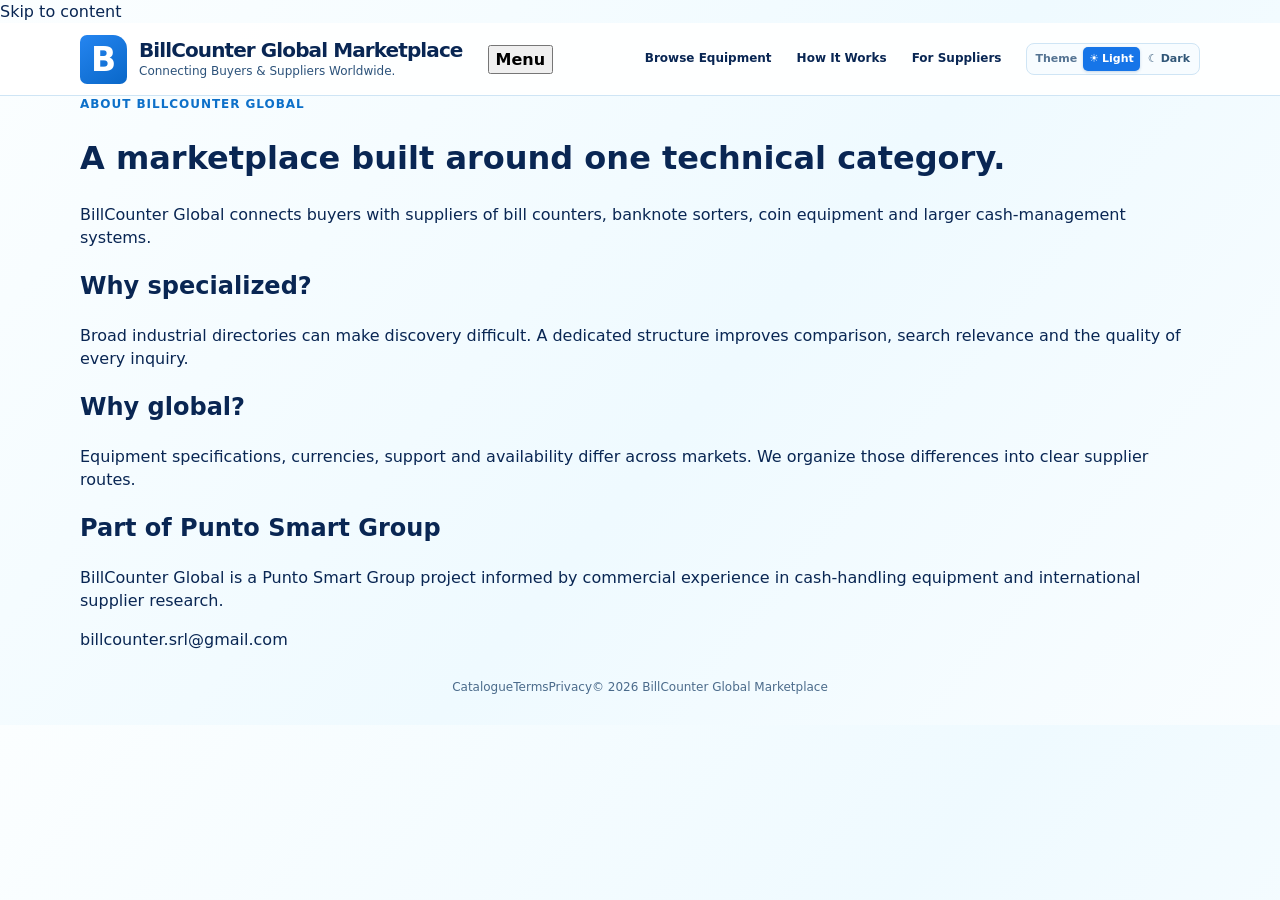
==== about.html @ 8d2b4b6e "Complete marketplace MVP: add about.html" ====
<!doctype html><html lang="en"><head><meta charset="utf-8"><meta name="viewport" content="width=device-width, initial-scale=1"><meta name="description" content="About BillCounter Global Marketplace and its focus on cash-handling technology."><meta name="theme-color" content="#f5fbff"><link rel="canonical" href="https://www.billcounterglobal.com/about.html"><title>About | BillCounter Global Marketplace</title><link rel="icon" href="favicon.svg" type="image/svg+xml"><link rel="stylesheet" href="styles.css"></head><body>
<a class="skip-link" href="#main-content">Skip to content</a><header class="site-header"><div class="shell header-inner"><a class="brand" href="index.html"><span class="brand-mark">B</span><span class="brand-copy"><strong>BillCounter Global Marketplace</strong><small>Connecting Buyers &amp; Suppliers Worldwide.</small></span></a><button class="menu-toggle" type="button" aria-expanded="false" aria-controls="primary-nav"><span></span><span></span><span></span><b>Menu</b></button><nav class="main-nav" id="primary-nav"><a href="catalog.html">Browse Equipment</a><a href="how-it-works.html">How It Works</a><a href="supplier-onboarding.html">For Suppliers</a></nav></div></header>
<main class="content-page shell" id="main-content"><div class="content-hero"><p class="eyebrow">About BillCounter Global</p><h1>A marketplace built around one technical category.</h1><p>BillCounter Global connects buyers with suppliers of bill counters, banknote sorters, coin equipment and larger cash-management systems.</p></div><section class="content-section split-section"><div><h2>Why specialized?</h2><p>Broad industrial directories can make discovery difficult. A dedicated structure improves comparison, search relevance and the quality of every inquiry.</p></div><div><h2>Why global?</h2><p>Equipment specifications, currencies, support and availability differ across markets. We organize those differences into clear supplier routes.</p></div></section><section class="content-section boundary-card"><h2>Part of Punto Smart Group</h2><p>BillCounter Global is a Punto Smart Group project informed by commercial experience in cash-handling equipment and international supplier research.</p><a href="mailto:billcounter.srl@gmail.com">billcounter.srl@gmail.com</a></section></main>
<footer class="site-footer simple-footer"><div class="shell footer-bottom"><a href="catalog.html">Catalogue</a><a href="terms.html">Terms</a><a href="privacy.html">Privacy</a><span>© 2026 BillCounter Global Marketplace</span></div></footer><script src="theme.js"></script></body></html>
---- styles.css ----
:root{--ink:#092653;--blue:#1675e8;--cyan:#7edcff;--pale:#eefaff;--line:#cfe5f5;--muted:#496789;--orange:#fa7110;--shell:1180px}
*{box-sizing:border-box}
html{scroll-behavior:smooth}
body{margin:0;background:linear-gradient(130deg,#fbfeff 0%,#effaff 55%,#f9fdff 100%);color:var(--ink);font:16px/1.45 Inter,ui-sans-serif,system-ui,-apple-system,BlinkMacSystemFont,"Segoe UI",sans-serif}
.shell{width:min(var(--shell),calc(100% - 48px));margin:auto}
a{color:inherit;text-decoration:none}
button,input,select{font:inherit}
.site-header{position:relative;z-index:20;background:rgba(255,255,255,.94);border-bottom:1px solid var(--line)}
.header-inner{display:flex;align-items:center;gap:34px;min-height:83px}
.brand{display:flex;align-items:center;gap:12px;white-space:nowrap}
.brand-mark{display:grid;place-items:center;width:52px;height:54px;background:linear-gradient(145deg,#2585f0,#0967c8);color:#fff;border-radius:7px 14px 7px 7px;font-size:38px;font-weight:850;line-height:1}
.brand-copy{display:flex;flex-direction:column;line-height:1.05}
.brand-copy strong{font-size:22px;letter-spacing:-.045em}
.brand-copy small{margin-top:5px;font-size:13px;color:#2c527a}
.main-nav{display:flex;gap:30px;margin-left:auto;font-weight:760;font-size:13px}
.main-nav a:hover{color:var(--blue)}
.header-tools{position:relative;display:flex;align-items:center;gap:4px}
.icon-control{display:grid;place-items:center;width:30px;height:34px;padding:0;border:0;border-radius:6px;background:transparent;color:#092653;cursor:pointer}
.icon-control:hover{background:#eaf7ff;color:#0870d9}
.icon-control svg{width:21px;height:21px;fill:none;stroke:currentColor;stroke-width:1.8;stroke-linecap:round;stroke-linejoin:round}
.theme-control{display:flex;align-items:center;gap:2px;padding:3px;border:1px solid var(--line);border-radius:8px;background:#f7fcff;color:#315778;font-size:11px;font-weight:760}
.theme-label{padding:0 4px 0 5px;color:#547392}
.theme-control button{display:flex;align-items:center;gap:3px;padding:4px 6px;border:0;border-radius:5px;background:transparent;color:inherit;font:inherit;cursor:pointer}
.theme-control button:hover{background:#e5f5ff}
.theme-control button.is-active{background:#1675e8;color:#fff;box-shadow:0 1px 3px rgba(5,72,145,.22)}
.tool-popover{position:absolute;right:0;top:42px;z-index:35;display:grid;min-width:176px;padding:10px;border:1px solid #cde4f4;border-radius:9px;background:#fff;box-shadow:0 15px 32px rgba(13,82,134,.17)}
.tool-popover strong{padding:2px 4px 7px;color:#235073;font-size:12px}
.tool-popover span{display:flex;justify-content:space-between;gap:14px;padding:7px 4px;color:#264c72;font-size:13px}
.tool-popover b{color:#0b76da;font-size:11px}
.tool-popover em{color:#7188a0;font-size:11px;font-style:normal}
.tool-notice{position:absolute;right:0;top:42px;z-index:36;width:240px;margin:0;padding:10px 12px;border:1px solid #cde4f4;border-radius:8px;background:#fff;color:#315d84;box-shadow:0 15px 32px rgba(13,82,134,.17);font-size:12px;line-height:1.35}
.header-icons{position:relative;display:flex;gap:8px}
.icon-button{display:grid;place-items:center;width:28px;height:30px;border:0;background:transparent;color:var(--ink);font-size:25px;cursor:pointer}
.person-icon{font-size:24px;transform:rotate(180deg)}
.popover{position:absolute;right:0;top:42px;display:grid;min-width:126px;padding:8px;background:#fff;border:1px solid var(--line);border-radius:10px;box-shadow:0 15px 35px rgba(8,68,121,.14)}
.popover a{padding:7px 8px;font-size:13px;border-radius:6px}
.popover a:hover{background:#edf8ff}
.showcase{position:relative;overflow:hidden;padding:34px 0 0;background:linear-gradient(145deg,#e8f8ff 0%,#f9fdff 51%,#eaf9ff 100%)}
.showcase:after{content:"";position:absolute;inset:auto -15% 0;height:260px;background:radial-gradient(ellipse at center,rgba(105,215,255,.25),transparent 66%);pointer-events:none}
.search-bar{position:relative;z-index:3;display:grid;grid-template-columns:1fr 240px 72px;max-width:1020px;margin:0 auto;background:#fff;border:1px solid #d4e9f7;border-radius:11px;overflow:hidden;box-shadow:0 13px 25px rgba(13,98,158,.13)}
.search-input{display:flex;gap:15px;align-items:center;padding:0 22px;font-size:27px;color:#335a80}
.search-input input{width:100%;padding:19px 0;border:0;outline:0;background:transparent;color:var(--ink);font-size:17px}
.search-input input::placeholder{color:#6e829b}
.search-select{border-left:1px solid #d5e7f4}
.search-select select{width:100%;height:100%;padding:0 24px;border:0;outline:0;background:#fff;color:#1f3f68;font-size:16px}
.search-submit{border:0;background:#0870d9;color:#fff;font-size:31px;cursor:pointer}
.search-feedback{min-height:0;max-width:1020px;margin:8px auto 0;color:#1e669d;font-size:13px;font-weight:700}
.world-grid{position:absolute;left:50%;top:104px;width:930px;height:310px;transform:translateX(-50%);background-image:radial-gradient(rgba(53,163,220,.3) 1.1px,transparent 1.1px);background-size:7px 7px;opacity:.45;mask-image:radial-gradient(ellipse at center,#000 20%,transparent 71%)}
.platform-wrap{position:relative;z-index:2;margin:18px auto 0;width:min(1110px,100%);padding-top:78px}
.machine-stage{height:282px;display:flex;align-items:end;justify-content:center;gap:75px;padding:0 120px;position:relative;z-index:2}
.machine-link{display:block;position:relative;transition:transform .2s;cursor:pointer}
.machine-link:hover{transform:translateY(-11px)}
.machine-link:hover:after{content:"Explore category →";position:absolute;left:50%;bottom:-27px;transform:translateX(-50%);color:#0d6fcf;font-size:12px;font-weight:800;white-space:nowrap}
.machine{display:block;position:relative;background:linear-gradient(142deg,#687984,#253443 57%,#101f2e);box-shadow:15px 17px 24px rgba(25,59,80,.25);border:2px solid rgba(255,255,255,.75)}
.machine i{display:block;position:absolute;background:#0b253e;border:2px solid #82d4f8;box-shadow:inset 0 0 9px #1495e3}
.machine b{position:absolute;display:block;background:linear-gradient(#1e2d3c,#070f18);border-radius:3px}
.machine em{position:absolute;display:block;background:linear-gradient(135deg,#95a5b0,#354858);font-style:normal}
.machine-counter,.machine-sorter{width:155px;height:180px;border-radius:18px 18px 7px 7px}
.machine-counter:before,.machine-sorter:before{content:"";position:absolute;inset:66px 15px 13px;background:repeating-linear-gradient(90deg,#111c27 0 21px,#bbc9cf 22px 31px);border-radius:3px}
.machine-counter i,.machine-sorter i{left:25px;top:29px;width:101px;height:31px}
.machine-counter b,.machine-sorter b{left:22px;bottom:18px;width:28px;height:43px}
.machine-counter em,.machine-sorter em{right:21px;bottom:17px;width:26px;height:45px}
.machine-sorter{width:165px;height:175px}
.machine-sorter:before{background:repeating-linear-gradient(90deg,#101c27 0 20px,#b5c4cb 21px 29px)}
.machine-coin{width:115px;height:143px;border-radius:48% 48% 17px 17px}
.machine-coin:before{content:"";position:absolute;left:15px;right:15px;top:-22px;height:45px;border-radius:50%;background:linear-gradient(#576675,#111e2c);border:3px solid #9aacb8}
.machine-coin i{left:20px;top:38px;width:74px;height:26px}
.machine-coin b{left:13px;bottom:9px;width:18px;height:43px}
.machine-coin em{right:13px;bottom:9px;width:18px;height:43px}
.machine-cash{width:145px;height:224px;border-radius:6px}
.machine-cash:before{content:"";position:absolute;right:18px;top:64px;width:43px;height:73px;background:#0b1620;border-radius:4px}
.machine-cash i{right:24px;top:31px;width:32px;height:20px}
.machine-cash b{right:30px;top:98px;width:21px;height:13px}
.machine-cash em{left:15px;bottom:16px;width:20px;height:4px}
.category-dock{position:relative;z-index:3;display:grid;grid-template-columns:repeat(4,1fr);min-height:108px;border:1px solid #d1e7f4;border-radius:50% 50% 9px 9px / 34% 34% 8px 8px;background:linear-gradient(180deg,#fff,#e9f8ff);overflow:hidden;box-shadow:0 9px 18px rgba(15,122,180,.1)}
.category-dock a{display:grid;grid-template-columns:37px 1fr 15px;gap:8px;align-items:center;padding:18px 22px;border-right:1px solid #cee4f2;font-size:14px;font-weight:780;line-height:1.17;transition:.2s}
.category-dock a:last-child{border-right:0}
.category-dock a:hover{background:#ddf5ff;color:#096dc7}
.dock-icon{font-size:28px;color:#0b72e3}
.category-dock b{font-size:27px;color:#0b6fd4;font-weight:400}
.intro{padding:50px 0 30px;text-align:center}
.intro h1{margin:0;color:#09275a;font-size:clamp(39px,5vw,62px);line-height:1.08;letter-spacing:-.055em}
.intro p{max-width:1000px;margin:26px auto 0;padding:18px 28px;border:1px solid #cbe6f5;border-radius:9px;background:rgba(255,255,255,.5);color:#274c74;font-size:18px;text-align:left}
.markets,.trust{padding-top:22px}
.markets h2,.trust h2{margin:0 0 16px;font-size:22px;letter-spacing:-.035em}
.market-buttons{display:flex;flex-wrap:wrap;gap:10px}
.market-buttons a,.market-buttons button{display:inline-flex;align-items:center;justify-content:center;gap:8px;min-height:46px;padding:0 17px;border:1px solid #c9e0f1;border-radius:7px;background:#fff;color:#17395f;font-size:14px;font-weight:760;cursor:pointer}
.market-buttons a:hover,.market-buttons button:hover{border-color:#62bde9;background:#eefaff}
.market-buttons span{font-size:20px}
.market-dropdown{margin-top:12px;padding:16px 18px;border:1px solid #cce5f4;border-radius:9px;background:#fff;box-shadow:0 10px 20px rgba(18,95,153,.08);color:#24496f}
.market-dropdown strong{font-size:14px}
.supplier-pills,.country-list>div{display:flex;flex-wrap:wrap;gap:8px;margin-top:10px}
.supplier-pills span,.country-list span{padding:5px 9px;border-radius:99px;background:#effaff;color:#246094;font-size:12px;font-weight:700}
.trust{padding-bottom:24px}
.trust-grid{display:grid;grid-template-columns:repeat(4,1fr);gap:16px}
.trust-grid article{min-height:203px;padding:20px 15px;border:1px solid #cde5f4;border-radius:10px;background:#fff;text-align:center}
.medal{display:grid;place-items:center;margin:0 auto 12px;width:70px;height:70px;border-radius:50%;font-size:34px;font-weight:900}
.verified{color:#fff;background:linear-gradient(140deg,#32bef2,#1670e6);clip-path:polygon(50% 0,91% 14%,91% 57%,50% 100%,9% 57%,9% 14%)}
.silver{color:#fff;background:radial-gradient(circle at 35% 30%,#fff,#b4becb 42%,#7d8999 70%)}
.gold{color:#fff;background:radial-gradient(circle at 35% 30%,#fff5c3,#f7b839 45%,#bd7911 74%)}
.top{color:#fff;background:radial-gradient(circle at 35% 30%,#e1baff,#8b39dd 54%,#5620a6 78%);clip-path:polygon(50% 0,94% 15%,86% 82%,50% 100%,14% 82%,6% 15%)}
.trust-grid h3{margin:0;font-size:17px;letter-spacing:-.035em}
.trust-grid p{margin:7px 0 0;color:#496789;font-size:13px}
.service-points{display:grid;grid-template-columns:repeat(3,1fr);gap:0;margin-top:31px}
.service-points>div{display:flex;align-items:center;gap:16px;padding:0 22px;border-right:1px solid #cfe5f2}
.service-points>div:last-child{border-right:0}
.service-points span{font-size:50px;color:#0777e8}
.service-points p{margin:0;color:#496789;font-size:13px}
.service-points strong{display:block;color:#10365e;font-size:16px;margin-bottom:4px}
.partner{display:grid;grid-template-columns:94px 1fr auto;gap:20px 25px;align-items:center;margin-top:24px;padding:24px;border:1px solid #bfe0f5;border-radius:11px;background:linear-gradient(115deg,#f7fcff,#e3f5ff)}
.partner-symbol{font-size:76px;color:#0780e9}
.partner h2{margin:0;font-size:25px;letter-spacing:-.045em}
.partner p{margin:6px 0 0;color:#3f6285;max-width:530px}
.partner-button{display:flex;align-items:center;gap:20px;padding:16px 24px;border-radius:8px;background:linear-gradient(100deg,#fb7917,#ff5d08);color:#fff;font-weight:850;white-space:nowrap;box-shadow:0 8px 15px rgba(255,108,11,.22)}
.partner-button span{font-size:27px;line-height:0}
.partner ul{grid-column:2/4;display:flex;flex-wrap:wrap;gap:13px 25px;margin:0;padding:0;list-style:none;color:#356084;font-size:13px}
.partner li:before{content:"✓";display:inline-grid;place-items:center;width:18px;height:18px;margin-right:6px;border-radius:50%;background:#0d79e7;color:#fff;font-size:12px}
.site-footer{padding:28px 20px;color:#4b6b8b;font-size:12px;text-align:center}
.popover button{padding:7px 8px;border:0;border-radius:6px;background:transparent;color:var(--ink);font-size:13px;text-align:left;cursor:pointer}
.popover button:hover{background:#edf8ff}
.partner-button{border:0;cursor:pointer;font:inherit}
.supplier-form{grid-column:1/-1;display:grid;grid-template-columns:1fr 1fr 180px auto;gap:11px;padding:16px;border:1px solid #c7e2f2;border-radius:9px;background:#fff}
.supplier-form label{display:grid;gap:5px;color:#315779;font-size:12px;font-weight:760}
.supplier-form input,.supplier-form select{min-height:39px;padding:0 10px;border:1px solid #cbdfee;border-radius:6px;background:#fff;color:var(--ink)}
.supplier-form button{align-self:end;min-height:39px;padding:0 14px;border:0;border-radius:6px;background:#0870d9;color:#fff;font-weight:800;cursor:pointer}
.supplier-form p{grid-column:1/-1;margin:0;color:#1871a9;font-size:13px;font-weight:700}
@media(max-width:1320px) and (min-width:621px){
  :root{--shell:1120px}
  .shell{width:min(var(--shell),calc(100% - 34px))}
  .header-inner{min-height:72px;gap:25px}
  .brand-mark{width:47px;height:49px;font-size:33px}
  .brand-copy strong{font-size:20px}
  .brand-copy small{font-size:12px;margin-top:4px}
  .main-nav{gap:25px;font-size:12px}
  .icon-button{width:25px;height:27px;font-size:22px}
  .search-bar{max-width:950px;grid-template-columns:1fr 220px 64px}
  .search-input input{padding:16px 0;font-size:16px}
  .search-input{font-size:24px}
  .search-submit{font-size:27px}
  .platform-wrap{width:min(1010px,100%);padding-top:59px}
  .machine-stage{height:249px;gap:57px;padding:0 97px}
  .machine-counter{width:137px;height:159px}
  .machine-sorter{width:146px;height:155px}
  .machine-coin{width:102px;height:127px}
  .machine-cash{width:129px;height:199px}
  .category-dock{min-height:93px}
  .category-dock a{padding:15px 18px;font-size:13px}
  .dock-icon{font-size:25px}
  .intro{padding:40px 0 24px}
  .intro h1{font-size:clamp(37px,4.5vw,52px)}
  .intro p{max-width:930px;margin-top:20px;padding:16px 23px;font-size:16px}
  .markets,.trust{padding-top:18px}
  .trust-grid article{min-height:184px;padding:17px 12px}
  .medal{width:63px;height:63px;font-size:31px}
  .service-points{margin-top:25px}
  .service-points span{font-size:42px}
  .partner{margin-top:19px;padding:20px}
  .partner h2{font-size:23px}
  .partner-symbol{font-size:65px}
  .supplier-form{grid-template-columns:1fr 1fr 170px auto}
}
@media(max-width:850px){.header-inner{gap:15px}
.main-nav{display:none}
.header-icons,.header-tools{margin-left:auto}
.machine-stage{gap:22px;padding:0 42px}
.category-dock a{padding:16px 10px}
.partner{grid-template-columns:64px 1fr}
.partner ul{grid-column:1/-1}
.partner-button{grid-column:2}
.service-points>div{padding:0 12px}
.service-points span{font-size:39px}
}
@media(max-width:620px){.shell{width:min(100% - 26px,var(--shell))}
.header-inner{min-height:70px}
.brand-mark{width:42px;height:44px;font-size:31px}
.brand-copy strong{font-size:17px}
.brand-copy small{font-size:10px}
.theme-label,.theme-control button span{display:none}
.theme-control{gap:1px;padding:2px}
.theme-control button{padding:4px 6px;font-size:15px}
.header-icons{gap:2px}
.icon-button{font-size:21px}
.showcase{padding-top:19px}
.search-bar{grid-template-columns:1fr 53px}
.search-select{display:none}
.search-input{padding:0 14px;font-size:22px}
.search-input input{font-size:14px;padding:15px 0}
.machine-stage{height:198px;gap:8px;padding:0 15px}
.machine-counter,.machine-sorter{width:86px;height:106px;border-radius:10px}
.machine-counter:before,.machine-sorter:before{inset:38px 8px 8px;background-size:auto}
.machine-counter i,.machine-sorter i{left:14px;top:17px;width:55px;height:20px}
.machine-counter b,.machine-sorter b{left:12px;bottom:10px;width:15px;height:26px}
.machine-counter em,.machine-sorter em{right:12px;bottom:10px;width:15px;height:26px}
.machine-sorter{width:92px;height:102px}
.machine-coin{width:70px;height:87px}
.machine-coin:before{left:8px;right:8px;top:-13px;height:29px}
.machine-coin i{left:12px;top:22px;width:44px;height:16px}
.machine-cash{width:73px;height:125px}
.machine-cash i{right:12px;top:17px;width:22px;height:12px}
.machine-cash:before{right:10px;top:36px;width:25px;height:42px}
.machine-cash b{right:15px;top:55px;width:14px;height:7px}
.category-dock{min-height:96px}
.category-dock a{grid-template-columns:1fr;text-align:center;gap:3px;font-size:10px}
.category-dock br{display:none}
.category-dock b{display:none}
.dock-icon{font-size:22px}
.intro{padding:38px 0 22px}
.intro h1{font-size:34px}
.intro p{font-size:15px;text-align:left;padding:16px}
.markets h2,.trust h2{font-size:19px}
.market-buttons{gap:7px}
.market-buttons a,.market-buttons button{min-height:39px;padding:0 10px;font-size:12px}
.market-buttons span{font-size:16px}
.trust-grid{grid-template-columns:repeat(2,1fr);gap:10px}
.trust-grid article{min-height:181px;padding:16px 8px}
.medal{width:58px;height:58px;font-size:29px}
.trust-grid h3{font-size:14px}
.trust-grid p{font-size:11px}
.service-points{grid-template-columns:1fr;gap:13px}
.service-points>div{border-right:0;padding:0}
.partner{grid-template-columns:1fr;padding:20px}
.partner-symbol{display:none}
.partner h2{font-size:23px}
.partner-button{grid-column:auto;justify-content:center}
.partner ul{grid-column:auto;gap:8px;font-size:12px}
.supplier-form{grid-template-columns:1fr}
.supplier-form p{grid-column:auto}
.machine-link:hover:after{display:none}
}

/* V4: product-led marketplace hero */
.platform-wrap{width:min(1110px,100%);padding-top:0}
.hero-equipment{position:relative;overflow:hidden;aspect-ratio:1672/941;border-radius:18px 18px 12px 12px;background:#eaf8ff;box-shadow:0 12px 24px rgba(18,108,165,.08)}
.hero-equipment img{display:block;width:100%;height:100%;object-fit:cover}
.hero-hotspot{position:absolute;top:37%;height:45%;border-radius:14px;cursor:pointer;outline:0;transition:background .18s,box-shadow .18s}
.hero-hotspot:hover{background:rgba(33,145,225,.08);box-shadow:0 0 0 2px rgba(9,114,211,.56)}
.hero-hotspot:focus-visible{box-shadow:0 0 0 3px #0a73d9}
.hotspot-counter{left:7%;width:20%}
.hotspot-sorter{left:28%;width:22%}
.hotspot-coin{left:49%;width:17%}
.hotspot-cash{left:67%;width:25%}
.platform-wrap .category-dock{position:relative;z-index:4;left:auto;right:auto;bottom:auto;min-height:86px;margin-top:-1px;border-radius:0 0 11px 11px;background:rgba(255,255,255,.94);box-shadow:0 9px 20px rgba(13,94,148,.15)}
.platform-wrap .category-dock a{padding:14px 18px}
.market-buttons a.is-selected{border-color:#1681e7;background:#dff4ff;color:#075cae;box-shadow:0 3px 10px rgba(21,131,225,.12)}
.supplier-note{grid-column:1/-1;margin:0;padding:13px 16px;border:1px solid #c8e4f4;border-radius:8px;background:rgba(255,255,255,.74);color:#2e5d87;font-size:14px;font-weight:650}

@media(max-width:1320px) and (min-width:621px){
  .platform-wrap{width:min(1010px,100%);padding-top:0}
  .platform-wrap .category-dock{min-height:78px}
}

@media(max-width:620px){
  .platform-wrap{padding-top:0}
  .hero-equipment{border-radius:12px 12px 8px 8px}
  .platform-wrap .category-dock{left:auto;right:auto;bottom:auto;min-height:63px;border-radius:0 0 8px 8px}
  .platform-wrap .category-dock a{padding:8px 4px;font-size:9px}
  .platform-wrap .dock-icon{font-size:19px}
  .supplier-note{font-size:12px}
}

/* User-selectable dark theme */
html[data-theme="dark"]{color-scheme:dark}
html[data-theme="dark"] body{background:linear-gradient(130deg,#08111d 0%,#0a1828 55%,#091522 100%);color:#e6f1ff}
html[data-theme="dark"] .site-header{background:rgba(9,20,34,.95);border-color:#203850}
html[data-theme="dark"] .brand-copy strong,
html[data-theme="dark"] .main-nav a,
html[data-theme="dark"] .icon-control{color:#edf6ff}
html[data-theme="dark"] .brand-copy small{color:#a9c6e4}
html[data-theme="dark"] .icon-control:hover{background:#172c42;color:#7edcff}
html[data-theme="dark"] .showcase,
html[data-theme="dark"] .catalog-hero{background:linear-gradient(145deg,#0a1b2b,#0d2538 55%,#09192a)}
html[data-theme="dark"] .showcase:after{background:radial-gradient(ellipse at center,rgba(29,138,205,.2),transparent 66%)}
html[data-theme="dark"] .search-bar,
html[data-theme="dark"] .catalog-search,
html[data-theme="dark"] .market-buttons a,
html[data-theme="dark"] .market-buttons button,
html[data-theme="dark"] .market-dropdown,
html[data-theme="dark"] .trust-grid article,
html[data-theme="dark"] .partner,
html[data-theme="dark"] .catalog-sidebar,
html[data-theme="dark"] .product-card,
html[data-theme="dark"] .category-map-grid article,
html[data-theme="dark"] .product-detail,
html[data-theme="dark"] .supplier-form,
html[data-theme="dark"] .access-card,
html[data-theme="dark"] .account-form-card,
html[data-theme="dark"] .onboarding-form,
html[data-theme="dark"] .dashboard-card,
html[data-theme="dark"] .admin-panel{background:#0e1d2d;border-color:#23415a;box-shadow:0 10px 24px rgba(0,0,0,.2)}
html[data-theme="dark"] .search-input input,
html[data-theme="dark"] .search-select select,
html[data-theme="dark"] .catalog-search input,
html[data-theme="dark"] .supplier-form input,
html[data-theme="dark"] .supplier-form select,
html[data-theme="dark"] .stack-form input,
html[data-theme="dark"] .stack-form select,
html[data-theme="dark"] .onboarding-form input,
html[data-theme="dark"] .onboarding-form select,
html[data-theme="dark"] .onboarding-form textarea{background:#0a1725;color:#e8f4ff;border-color:#29445b}
html[data-theme="dark"] .search-select{border-color:#29445b}
html[data-theme="dark"] .search-input input::placeholder,
html[data-theme="dark"] .catalog-search input::placeholder{color:#98b5cf}
html[data-theme="dark"] .category-dock,
html[data-theme="dark"] .platform-wrap .category-dock{background:rgba(13,30,46,.96);border-color:#274660}
html[data-theme="dark"] .category-dock a{border-color:#274660;color:#e0efff}
html[data-theme="dark"] .category-dock a:hover{background:#16364d;color:#7edcff}
html[data-theme="dark"] .intro h1,
html[data-theme="dark"] .markets h2,
html[data-theme="dark"] .trust h2,
html[data-theme="dark"] .catalog-hero h1,
html[data-theme="dark"] .catalog-results-head h2,
html[data-theme="dark"] .category-map h2,
html[data-theme="dark"] .category-map-grid h3,
html[data-theme="dark"] .product-card h3,
html[data-theme="dark"] .product-detail-copy h1,
html[data-theme="dark"] .partner h2,
html[data-theme="dark"] .trust-grid h3{color:#eef7ff}
html[data-theme="dark"] .intro p,
html[data-theme="dark"] .catalog-notice,
html[data-theme="dark"] .supplier-note,
html[data-theme="dark"] .listing-state{background:#102437;border-color:#294b66;color:#bbd5ed}
html[data-theme="dark"] .market-buttons a,
html[data-theme="dark"] .market-buttons button,
html[data-theme="dark"] .market-dropdown,
html[data-theme="dark"] .catalog-sidebar,
html[data-theme="dark"] .category-strip a{color:#d9ecff;border-color:#294a64;background:#0f2132}
html[data-theme="dark"] .market-buttons a:hover,
html[data-theme="dark"] .market-buttons button:hover,
html[data-theme="dark"] .category-strip a:hover,
html[data-theme="dark"] .category-strip a.is-current{background:#16364d;border-color:#258ee8;color:#8ed5ff}
html[data-theme="dark"] .trust-grid p,
html[data-theme="dark"] .service-points p,
html[data-theme="dark"] .partner p,
html[data-theme="dark"] .catalog-hero>div>p:not(.eyebrow),
html[data-theme="dark"] .product-description,
html[data-theme="dark"] .detail-description,
html[data-theme="dark"] .category-map-grid p,
html[data-theme="dark"] .category-map-grid ul,
html[data-theme="dark"] .product-type,
html[data-theme="dark"] .listing-meta,
html[data-theme="dark"] .result-count{color:#a9c6df}
html[data-theme="dark"] .service-points>div{border-color:#29465d}
html[data-theme="dark"] .service-points strong{color:#e5f3ff}
html[data-theme="dark"] .site-footer{color:#91b4d3}
html[data-theme="dark"] .tool-popover,
html[data-theme="dark"] .tool-notice{background:#102236;border-color:#2a4963;color:#d8eafd}
html[data-theme="dark"] .tool-popover strong,
html[data-theme="dark"] .tool-popover span{color:#d8eafd}
html[data-theme="dark"] .theme-control{border-color:#294b67;background:#12283d;color:#b9d7ee}
html[data-theme="dark"] .theme-label{color:#9fc1dc}
html[data-theme="dark"] .theme-control button:hover{background:#1a3b57}

/* Catalogue and listing templates */
.main-nav .is-current{color:var(--blue)}
.catalog-hero{padding:58px 0 46px;background:linear-gradient(125deg,#e9f9ff,#fafdff 58%,#e9f7ff)}
.catalog-hero h1{max-width:720px;margin:5px 0 10px;font-size:clamp(34px,4vw,54px);letter-spacing:-.055em;line-height:1.05}
.catalog-hero>div>p:not(.eyebrow){max-width:720px;margin:0;color:#3e6186;font-size:18px}
.eyebrow{margin:0;color:#0d70c9;font-size:12px;font-weight:850;letter-spacing:.08em;text-transform:uppercase}
.catalog-search{display:grid;grid-template-columns:1fr auto;max-width:760px;margin-top:25px;border:1px solid #c6e2f2;border-radius:10px;background:#fff;overflow:hidden;box-shadow:0 13px 25px rgba(13,98,158,.1)}
.catalog-search label{display:flex;align-items:center;gap:11px;padding:0 17px;color:#386384;font-size:25px}
.catalog-search input{width:100%;padding:15px 0;border:0;outline:0;color:var(--ink);font-size:16px}
.catalog-search button{padding:0 23px;border:0;background:#0870d9;color:#fff;font-weight:800;cursor:pointer}
.category-strip{display:flex;flex-wrap:wrap;gap:10px;padding:24px 0 4px}
.category-strip a{padding:9px 12px;border:1px solid #cde4f4;border-radius:7px;background:#fff;color:#23496e;font-size:13px;font-weight:750}
.category-strip a:hover,.category-strip a.is-current{border-color:#1183eb;background:#e4f6ff;color:#075fab}
.catalog-layout{display:grid;grid-template-columns:250px 1fr;gap:28px;padding:28px 0 52px}
.catalog-sidebar{align-self:start;padding:20px;border:1px solid #cde5f4;border-radius:12px;background:rgba(255,255,255,.76)}
.catalog-sidebar h2{margin:0 0 13px;font-size:17px;letter-spacing:-.035em}
.market-filter-list{display:grid;grid-template-columns:1fr 1fr;gap:7px}
.market-filter-list a{padding:8px 7px;border:1px solid #d2e7f5;border-radius:6px;background:#fff;color:#305576;font-size:12px;font-weight:750}
.market-filter-list a:hover{border-color:#1590ed;background:#e7f7ff}
.catalog-sidebar details{margin-top:11px;padding-top:11px;border-top:1px solid #d7eaf5;color:#315a80;font-size:12px}
.catalog-sidebar summary{cursor:pointer;font-weight:800}
.catalog-sidebar details p{margin:8px 0 0;line-height:1.55}
.filter-panel{margin-top:24px;padding-top:18px;border-top:1px solid #d7eaf5}
.filter-panel p{margin:7px 0;color:#62809d;font-size:13px}
.filter-panel p:before{content:"○";margin-right:8px;color:#0f7ee5}
.catalog-results-head{display:flex;justify-content:space-between;gap:16px;align-items:end}
.catalog-results-head h2{margin:3px 0 0;font-size:28px;letter-spacing:-.045em}
.result-count{margin:0;color:#537394;font-size:13px;font-weight:700;white-space:nowrap}
.catalog-notice{margin:18px 0;padding:11px 14px;border-left:3px solid #147de0;border-radius:0 7px 7px 0;background:#f7fcff;color:#486b8d;font-size:13px}
.product-grid{display:grid;grid-template-columns:repeat(3,minmax(0,1fr));gap:17px}
.product-card{display:flex;flex-direction:column;min-height:410px;padding:13px;border:1px solid #cde5f4;border-radius:12px;background:#fff;box-shadow:0 8px 20px rgba(25,102,148,.06)}
.product-visual,.product-detail-visual{position:relative;display:block;overflow:hidden;background-color:#e9f8ff;background-repeat:no-repeat;background-position:center;background-size:contain;border-radius:9px}
.product-visual{height:157px;margin-bottom:15px}
.product-visual span,.product-detail-visual span{position:absolute;top:9px;left:9px;padding:4px 7px;border-radius:5px;background:rgba(255,255,255,.9);color:#256089;font-size:10px;font-weight:800;text-transform:uppercase;letter-spacing:.04em}
.counter{background-image:url('assets/catalog-product-0.png')}
.sorter{background-image:url('assets/catalog-product-1.png')}
.coin{background-image:url('assets/catalog-product-2.png')}
.cash{background-image:url('assets/catalog-product-3.png')}
.product-category{margin:0;color:#0e75cb;font-size:11px;font-weight:850;letter-spacing:.04em;text-transform:uppercase}
.product-card h3{margin:7px 0 3px;font-size:19px;letter-spacing:-.045em;line-height:1.1}
.product-card h3 a:hover{color:#0874da}
.product-type{min-height:34px;margin:0;color:#315c84;font-size:12px;font-weight:750}
.product-description{margin:11px 0;color:#49698b;font-size:13px}
.listing-meta{display:grid;gap:4px;margin-top:auto;padding-top:12px;border-top:1px solid #e1eef6;color:#4f7293;font-size:11px}
.supplier-tier{color:#1269bd;font-weight:800}
.product-action{display:flex;justify-content:space-between;align-items:center;margin-top:14px;padding:11px 12px;border-radius:7px;background:#edf8ff;color:#076bc8;font-size:13px;font-weight:850}
.product-action:hover{background:#d9f2ff}
.product-action b{font-size:23px;font-weight:400;line-height:0}
.empty-results{padding:32px;border:1px dashed #b9d9ed;border-radius:10px;color:#507493;text-align:center}
.category-map{padding:14px 0 58px}
.category-map h2{margin:3px 0 19px;font-size:30px;letter-spacing:-.05em}
.category-map-grid{display:grid;grid-template-columns:repeat(4,1fr);gap:15px}
.category-map-grid article{padding:18px;border:1px solid #cde5f4;border-radius:10px;background:#fff}
.category-map-grid h3{margin:0;font-size:18px;line-height:1.1;letter-spacing:-.04em}
.category-map-grid p{margin:9px 0;color:#4b6d8e;font-size:13px}
.category-map-grid ul{min-height:74px;margin:12px 0;padding-left:17px;color:#426786;font-size:12px}
.category-map-grid li{margin:5px 0}
.category-map-grid a{display:inline-block;margin-top:8px;color:#086fcc;font-size:13px;font-weight:800}
.map-simple{min-height:74px}
.product-page{padding:38px 0 60px}
.back-link{display:inline-block;margin-bottom:18px;color:#146fc5;font-size:14px;font-weight:800}
.listing-state{display:inline-block;margin-bottom:15px;padding:6px 9px;border:1px solid #cce5f5;border-radius:6px;background:#f6fcff;color:#397099;font-size:12px;font-weight:750}
.product-detail{display:grid;grid-template-columns:minmax(300px,.9fr) minmax(0,1.1fr);gap:38px;align-items:start;padding:26px;border:1px solid #cbe5f4;border-radius:14px;background:#fff}
.product-detail-visual{min-height:350px;border:1px solid #d2e8f5}
.product-detail-copy h1{margin:4px 0;font-size:clamp(34px,4vw,50px);line-height:1.03;letter-spacing:-.055em}
.detail-type{margin:0;color:#166fc2;font-weight:800}
.detail-description{margin:17px 0;color:#3f6387;font-size:17px}
.listing-details{display:grid;grid-template-columns:1fr 1fr;gap:13px;margin:22px 0}
.listing-details div{padding:12px;border:1px solid #d6e9f5;border-radius:8px;background:#fbfeff}
.listing-details dt{margin-bottom:3px;color:#1b578f;font-size:12px;font-weight:850}
.listing-details dd{margin:0;color:#527291;font-size:13px}
.product-detail-copy h2{margin:0 0 8px;font-size:19px}
.capability-list{display:flex;flex-wrap:wrap;gap:8px;margin:0;padding:0;list-style:none}
.capability-list li{padding:7px 9px;border-radius:7px;background:#eaf8ff;color:#24608f;font-size:13px;font-weight:700}
.purchase-flow{margin-top:26px;padding:28px;border:1px solid #cbe5f4;border-radius:12px;background:linear-gradient(115deg,#f8fdff,#e4f5ff)}
.purchase-flow h2{margin:3px 0 8px;font-size:27px;letter-spacing:-.045em}
.purchase-flow p{max-width:760px;margin:0;color:#45698c}
.purchase-flow button{display:inline-flex;align-items:center;gap:17px;margin-top:18px;padding:14px 23px;border:0;border-radius:8px;background:linear-gradient(100deg,#fb7917,#ff5d08);color:#fff;font-size:16px;font-weight:850;cursor:pointer}
.purchase-flow button span{font-size:25px;line-height:0}
.purchase-flow #buy-now-note{margin-top:14px;padding:11px 13px;border:1px solid #c9e4f4;border-radius:7px;background:#fff;color:#34628c;font-size:13px}

@media(max-width:850px){
  .catalog-layout{grid-template-columns:1fr}
  .catalog-sidebar{display:grid;grid-template-columns:1.25fr 1fr;gap:18px}
  .catalog-sidebar h2{grid-column:1/-1;margin-bottom:-7px}
  .catalog-sidebar details{margin-top:0;padding-top:0;border-top:0}
  .filter-panel{margin:0;padding:0;border-top:0}
  .product-grid{grid-template-columns:repeat(2,minmax(0,1fr))}
  .category-map-grid{grid-template-columns:repeat(2,1fr)}
}

@media(max-width:620px){
  .catalog-hero{padding:34px 0 30px}
  .catalog-hero>div>p:not(.eyebrow){font-size:15px}
  .catalog-search{margin-top:18px}
  .catalog-search input{font-size:14px}
  .catalog-search button{padding:0 15px;font-size:12px}
  .category-strip{padding-top:16px;gap:7px}
  .category-strip a{padding:7px 9px;font-size:11px}
  .catalog-layout{padding:20px 0 39px;gap:15px}
  .catalog-sidebar{display:block;padding:16px}
  .catalog-sidebar details,.filter-panel{margin-top:16px;padding-top:15px;border-top:1px solid #d7eaf5}
  .catalog-results-head h2{font-size:23px}
  .catalog-notice{font-size:12px}
  .product-grid{grid-template-columns:1fr}
  .product-card{min-height:0}
  .product-visual{height:185px}
  .category-map{padding-bottom:38px}
  .category-map h2{font-size:26px}
  .category-map-grid{grid-template-columns:1fr}
  .category-map-grid ul,.map-simple{min-height:0}
  .product-page{padding:25px 0 42px}
  .product-detail{grid-template-columns:1fr;gap:22px;padding:16px}
  .product-detail-visual{min-height:220px}
  .listing-details{grid-template-columns:1fr}
  .purchase-flow{padding:20px}
  .purchase-flow h2{font-size:23px}
}

/* Account, supplier and administration flows */
.access-page,.onboarding-page,.dashboard,.buy-page{padding:44px 0 62px}
.access-intro,.onboarding-hero{max-width:780px}
.access-intro h1,.onboarding-hero h1,.dashboard h1,.buy-card h1{margin:5px 0 10px;font-size:clamp(35px,4.5vw,56px);letter-spacing:-.06em;line-height:1.03}
.access-intro>p:not(.eyebrow),.onboarding-hero>p:not(.eyebrow),.dashboard-top>div>p:not(.eyebrow){margin:0;color:#456a8d;font-size:17px}
.access-grid{display:grid;grid-template-columns:1fr 1fr;gap:18px;margin:30px 0}
.access-card{padding:25px;border:1px solid #cde5f4;border-radius:13px;background:#fff}
.access-card>span{display:grid;place-items:center;width:45px;height:45px;border-radius:10px;background:#e8f7ff;color:#0873d8;font-size:25px}
.access-card h2{margin:17px 0 6px;font-size:25px;letter-spacing:-.045em}
.access-card p{margin:0;color:#4b6e8f}
.access-card ul{display:flex;flex-wrap:wrap;gap:8px;margin:19px 0 0;padding:0;list-style:none}
.access-card li{padding:6px 8px;border-radius:6px;background:#edf8ff;color:#2d6596;font-size:12px;font-weight:750}
.account-form-card{display:grid;grid-template-columns:.9fr 1.1fr;gap:30px;align-items:start;padding:26px;border:1px solid #c9e4f4;border-radius:13px;background:linear-gradient(120deg,#f9fdff,#e5f6ff)}
.account-form-card h2{margin:4px 0 9px;font-size:28px;letter-spacing:-.05em}
.account-form-card p:not(.eyebrow){margin:0;color:#486c8d}
.stack-form{display:grid;gap:13px}
.stack-form label,.onboarding-form label{display:grid;gap:6px;color:#2f587d;font-size:12px;font-weight:800}
.stack-form input,.stack-form select,.stack-form textarea,.onboarding-form input,.onboarding-form select,.onboarding-form textarea{width:100%;min-height:42px;padding:0 12px;border:1px solid #cbdfee;border-radius:7px;background:#fff;color:var(--ink);font:inherit;font-size:14px;outline:0}
.stack-form textarea,.onboarding-form textarea{padding-top:10px;resize:vertical}
.stack-form input:focus,.stack-form select:focus,.stack-form textarea:focus,.onboarding-form input:focus,.onboarding-form select:focus,.onboarding-form textarea:focus{border-color:#0d7ce0;box-shadow:0 0 0 3px rgba(13,124,224,.12)}
.primary-button,.secondary-button{display:inline-flex;align-items:center;justify-content:center;gap:15px;min-height:44px;padding:0 17px;border:0;border-radius:8px;background:#0870d9;color:#fff;font-size:14px;font-weight:850;cursor:pointer}
.primary-button:hover{background:#0565c6}
.primary-button span{font-size:24px;font-weight:400;line-height:0}
.secondary-button{border:1px solid #bcddef;background:#fff;color:#0c68bb}
.process-steps{display:flex;gap:14px;margin:29px 0;padding:0;list-style:none}
.process-steps li{display:flex;align-items:center;gap:8px;color:#3f6485;font-size:13px;font-weight:750}
.process-steps b{display:grid;place-items:center;width:25px;height:25px;border-radius:50%;background:#e2f5ff;color:#0872d6}
.onboarding-form{display:grid;grid-template-columns:1fr 1fr;gap:18px;padding:26px;border:1px solid #cbe5f4;border-radius:13px;background:#fff}
.onboarding-form fieldset{display:grid;gap:13px;margin:0;padding:18px;border:1px solid #d8eaf5;border-radius:9px}
.onboarding-form legend{padding:0 5px;color:#104776;font-size:14px;font-weight:850}
.full-fieldset{grid-column:1/-1}
.form-submit-row{grid-column:1/-1;display:flex;align-items:center;justify-content:space-between;gap:25px;padding-top:2px}
.form-submit-row p{max-width:640px;margin:0;color:#557695;font-size:13px}
.form-result{grid-column:1/-1;margin:0;padding:12px;border:1px solid #bfe1f4;border-radius:7px;background:#effaff;color:#23618f;font-size:13px;font-weight:700}
.text-link{display:inline-block;margin-top:18px;color:#0870d2;font-size:14px;font-weight:850}
.dashboard-top{display:flex;align-items:end;justify-content:space-between;gap:20px}
.dashboard-top h1{font-size:clamp(34px,4vw,49px)}
.status-cards{display:grid;grid-template-columns:repeat(3,1fr);gap:15px;margin:30px 0}
.status-cards article{min-height:160px;padding:19px;border:1px solid #cbe5f4;border-radius:11px;background:#fff}
.status-cards article>span{color:#0b76d9;font-size:14px;font-weight:900}
.status-cards h2{margin:14px 0 5px;font-size:20px;letter-spacing:-.04em}
.status-cards p{margin:0;color:#557493;font-size:13px}
.status-cards strong{display:block;margin-top:12px;color:#1b74c9;font-size:12px}
.workspace-grid{display:grid;grid-template-columns:1fr 1fr;gap:18px}
.workspace-card{padding:23px;border:1px solid #cbe5f4;border-radius:12px;background:#fff}
.workspace-card h2{margin:4px 0 16px;font-size:25px;letter-spacing:-.045em}
.workspace-list{display:grid;gap:10px;margin:0;padding:0;list-style:none}
.workspace-list li{display:flex;justify-content:space-between;gap:15px;padding:12px;border:1px solid #dfedf6;border-radius:7px;color:#355f85;font-size:13px}
.workspace-list li strong{color:#123d68}
.workspace-list li span{color:#62809d;font-size:12px;text-align:right}
.workspace-list button{border:0;background:transparent;color:#0e70cb;font-size:12px;font-weight:800;cursor:pointer}
.empty-line{color:#65839e!important;font-style:italic}
.workspace-note{margin:16px 0 0;color:#5b7b98;font-size:13px}
.favorite-workspace{max-width:760px}
.buy-page{max-width:850px}
.buy-card{padding:30px;border:1px solid #c9e4f4;border-radius:14px;background:#fff}
.buy-lead{max-width:700px;margin:0;color:#4a6c8d;font-size:17px}
.buy-steps{display:grid;grid-template-columns:repeat(3,1fr);gap:12px;margin:28px 0}
.buy-steps div{display:grid;gap:5px;padding:16px;border:1px solid #d8eaf5;border-radius:8px;background:#fbfeff}
.buy-steps b{color:#0b73d7;font-size:17px}.buy-steps strong{font-size:14px}.buy-steps span{color:#587896;font-size:12px}
.buy-form{max-width:550px;margin-top:20px}
.product-actions{display:flex;flex-wrap:wrap;gap:10px;margin-top:18px}
.purchase-flow .product-actions button{margin-top:0}
.outline-button{display:inline-flex;align-items:center;justify-content:center;min-height:44px;padding:0 16px;border:1px solid #b9dcec;border-radius:8px;background:#fff;color:#1269ba;font-size:14px;font-weight:800;cursor:pointer}

@media(max-width:700px){
  .access-page,.onboarding-page,.dashboard,.buy-page{padding:29px 0 42px}
  .access-grid,.account-form-card,.workspace-grid{grid-template-columns:1fr}
  .onboarding-form{grid-template-columns:1fr;padding:16px}
  .form-submit-row{display:grid}
  .process-steps{flex-wrap:wrap}
  .status-cards{grid-template-columns:1fr}
  .dashboard-top{display:grid;align-items:start}
  .workspace-list li{display:grid}
  .workspace-list li span{text-align:left}
  .buy-card{padding:20px}
  .buy-steps{grid-template-columns:1fr}
}
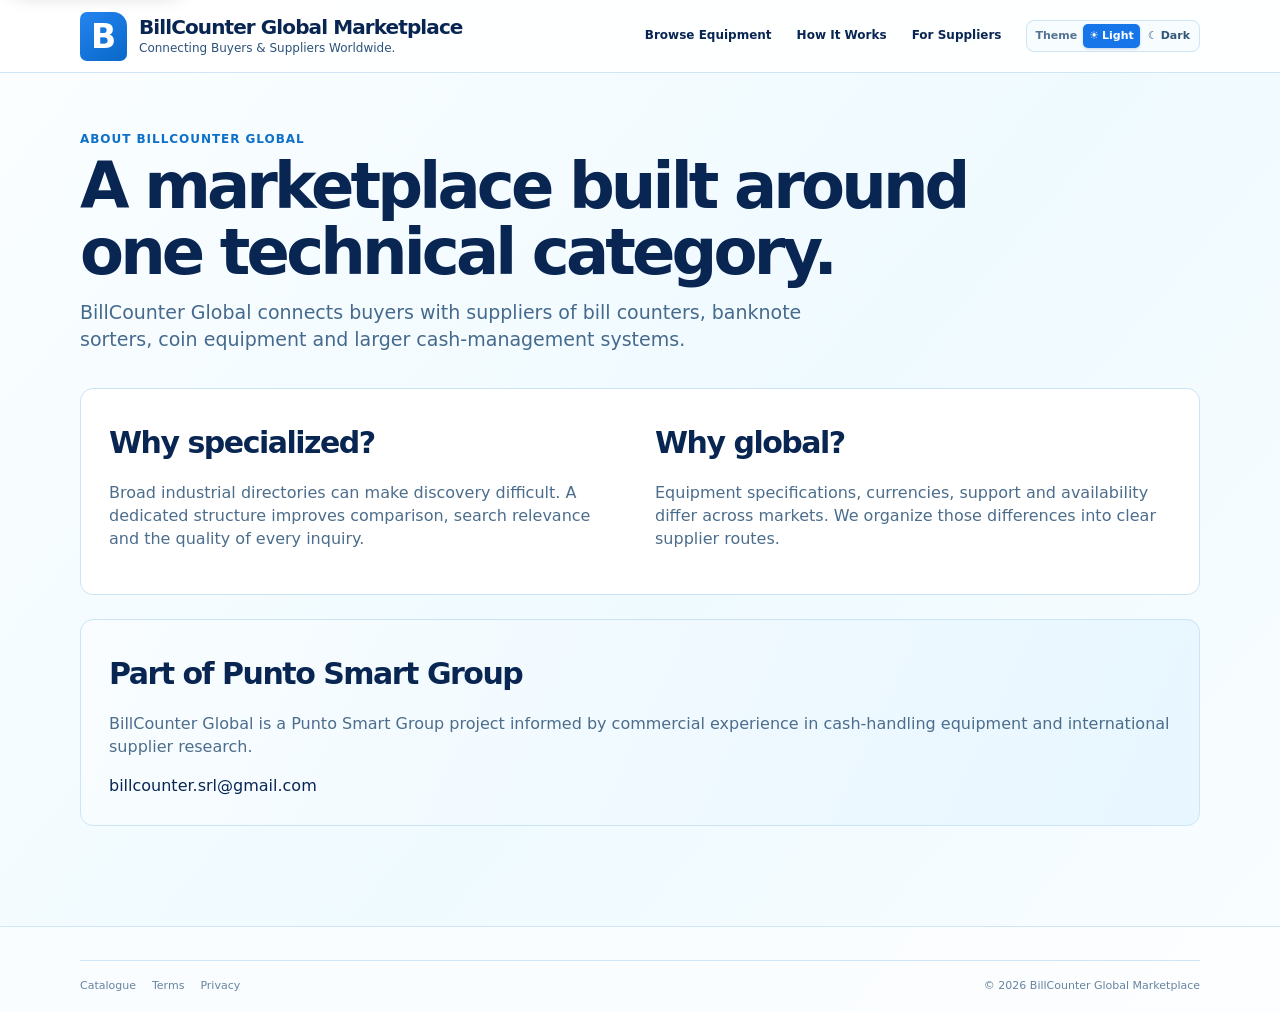
==== commit be2da6b7: "Add files via upload" ====
--- a/about.html
+++ b/about.html
@@ -1,4 +1,4 @@
-<!doctype html><html lang="en"><head><meta charset="utf-8"><meta name="viewport" content="width=device-width, initial-scale=1"><meta name="description" content="About BillCounter Global Marketplace and its focus on cash-handling technology."><meta name="theme-color" content="#f5fbff"><link rel="canonical" href="https://www.billcounterglobal.com/about.html"><title>About | BillCounter Global Marketplace</title><link rel="icon" href="favicon.svg" type="image/svg+xml"><link rel="stylesheet" href="styles.css"></head><body>
+<!doctype html><html lang="en"><head><meta charset="utf-8"><meta name="viewport" content="width=device-width, initial-scale=1"><meta name="description" content="Learn about BillCounter Global Marketplace, a Punto Smart Group project focused exclusively on cash-handling technology."><meta name="robots" content="index,follow,max-image-preview:large"><meta name="theme-color" content="#f5fbff"><link rel="canonical" href="https://www.billcounterglobal.com/about.html"><meta property="og:site_name" content="BillCounter Global Marketplace"><meta property="og:title" content="About BillCounter Global Marketplace"><meta property="og:description" content="A specialized marketplace focused on cash-handling technology."><meta property="og:type" content="website"><meta property="og:url" content="https://www.billcounterglobal.com/about.html"><meta property="og:image" content="https://www.billcounterglobal.com/assets/cash-handling-hero-v1.png"><meta name="twitter:card" content="summary_large_image"><meta name="twitter:title" content="About BillCounter Global Marketplace"><meta name="twitter:description" content="A specialized marketplace focused on cash-handling technology."><meta name="twitter:image" content="https://www.billcounterglobal.com/assets/cash-handling-hero-v1.png"><title>About | BillCounter Global Marketplace</title><link rel="icon" href="favicon.svg" type="image/svg+xml"><link rel="stylesheet" href="styles.css"><script type="application/ld+json">{"@context":"https://schema.org","@type":"AboutPage","name":"About BillCounter Global Marketplace","url":"https://www.billcounterglobal.com/about.html","isPartOf":{"@id":"https://www.billcounterglobal.com/#website"},"about":{"@id":"https://www.billcounterglobal.com/#organization"}}</script></head><body>
 <a class="skip-link" href="#main-content">Skip to content</a><header class="site-header"><div class="shell header-inner"><a class="brand" href="index.html"><span class="brand-mark">B</span><span class="brand-copy"><strong>BillCounter Global Marketplace</strong><small>Connecting Buyers &amp; Suppliers Worldwide.</small></span></a><button class="menu-toggle" type="button" aria-expanded="false" aria-controls="primary-nav"><span></span><span></span><span></span><b>Menu</b></button><nav class="main-nav" id="primary-nav"><a href="catalog.html">Browse Equipment</a><a href="how-it-works.html">How It Works</a><a href="supplier-onboarding.html">For Suppliers</a></nav></div></header>
 <main class="content-page shell" id="main-content"><div class="content-hero"><p class="eyebrow">About BillCounter Global</p><h1>A marketplace built around one technical category.</h1><p>BillCounter Global connects buyers with suppliers of bill counters, banknote sorters, coin equipment and larger cash-management systems.</p></div><section class="content-section split-section"><div><h2>Why specialized?</h2><p>Broad industrial directories can make discovery difficult. A dedicated structure improves comparison, search relevance and the quality of every inquiry.</p></div><div><h2>Why global?</h2><p>Equipment specifications, currencies, support and availability differ across markets. We organize those differences into clear supplier routes.</p></div></section><section class="content-section boundary-card"><h2>Part of Punto Smart Group</h2><p>BillCounter Global is a Punto Smart Group project informed by commercial experience in cash-handling equipment and international supplier research.</p><a href="mailto:billcounter.srl@gmail.com">billcounter.srl@gmail.com</a></section></main>
 <footer class="site-footer simple-footer"><div class="shell footer-bottom"><a href="catalog.html">Catalogue</a><a href="terms.html">Terms</a><a href="privacy.html">Privacy</a><span>© 2026 BillCounter Global Marketplace</span></div></footer><script src="theme.js"></script></body></html>
--- a/styles.css
+++ b/styles.css
@@ -547,3 +547,137 @@
   .buy-card{padding:20px}
   .buy-steps{grid-template-columns:1fr}
 }
+
+/* Production MVP shell, accessibility and content pages */
+:focus-visible{outline:3px solid #ff8a24;outline-offset:3px}
+.skip-link{position:fixed;left:14px;top:10px;z-index:1000;padding:10px 14px;border-radius:7px;background:#fff;color:#083a6b;font-weight:800;transform:translateY(-150%);box-shadow:0 6px 20px rgba(0,0,0,.2)}
+.skip-link:focus{transform:translateY(0)}
+.sr-only{position:absolute!important;width:1px!important;height:1px!important;padding:0!important;margin:-1px!important;overflow:hidden!important;clip:rect(0,0,0,0)!important;white-space:nowrap!important;border:0!important}
+.menu-toggle{display:none;align-items:center;justify-content:center;flex-direction:column;gap:4px;width:43px;height:43px;padding:0;border:1px solid var(--line);border-radius:8px;background:transparent;color:var(--ink);cursor:pointer}
+.menu-toggle span{display:block;width:19px;height:2px;border-radius:2px;background:currentColor}
+.menu-toggle b{position:absolute;width:1px;height:1px;overflow:hidden;clip:rect(0,0,0,0)}
+.section-heading{display:flex;justify-content:space-between;align-items:end;gap:20px;margin-bottom:16px}
+.section-heading h2{margin:2px 0 0}
+.section-heading>a{color:#0d6fc9;font-size:13px;font-weight:800}
+.country-list a,.sidebar-market-links a{display:inline-flex;padding:6px 9px;border-radius:99px;background:#effaff;color:#246094;font-size:12px;font-weight:750}
+.country-list>div,.sidebar-market-links{display:flex;flex-wrap:wrap;gap:7px;margin-top:10px}
+.filter-panel small{display:block;margin-top:12px;color:#6886a0;line-height:1.45}
+.consent-field{display:grid!important;grid-template-columns:20px 1fr;align-items:start;gap:8px!important;font-weight:600!important;line-height:1.35}
+.consent-field input{width:17px!important;min-height:17px!important;margin-top:2px}
+.form-help{max-width:550px;color:#62809a;font-size:12px}
+.form-result a{color:#0768bd;text-decoration:underline}
+
+.site-footer{margin-top:56px;padding:38px 0 18px;border-top:1px solid var(--line);background:rgba(255,255,255,.62);text-align:left}
+.footer-grid{display:grid;grid-template-columns:1.7fr repeat(3,1fr);gap:36px}
+.footer-grid>div>p{max-width:340px;color:#587794;font-size:13px}
+.footer-brand{display:flex;align-items:center;gap:10px}
+.footer-brand .brand-mark{width:38px;height:40px;font-size:27px}
+.footer-brand strong{font-size:16px}
+.footer-grid nav{display:grid;align-content:start;gap:8px}
+.footer-grid nav strong{margin-bottom:3px;color:#163b61;font-size:13px}
+.footer-grid nav a{color:#5a7895;font-size:12px}
+.footer-grid nav a:hover{color:#0870d9}
+.footer-bottom{display:flex;justify-content:flex-start;align-items:center;flex-wrap:wrap;gap:16px;margin-top:28px;padding-top:17px;border-top:1px solid var(--line);color:#66849f;font-size:11px}
+.footer-bottom span{margin-left:auto}
+.simple-footer{margin-top:30px;padding-top:5px}
+
+.content-page,.legal-page{padding:58px 0 70px}
+.content-hero{max-width:890px;margin-bottom:34px}
+.content-hero h1,.legal-page h1,.error-page h1{margin:6px 0 14px;font-size:clamp(39px,5vw,66px);line-height:1.02;letter-spacing:-.06em}
+.content-hero>p:not(.eyebrow){max-width:760px;margin:0;color:#456a8d;font-size:19px}
+.flow-grid{display:grid;grid-template-columns:repeat(4,1fr);gap:14px;margin-bottom:26px}
+.flow-grid article,.supplier-benefits article{padding:22px;border:1px solid #cbe5f4;border-radius:12px;background:#fff}
+.flow-grid b{color:#0b75d7;font-size:13px}
+.flow-grid h2,.supplier-benefits h2{margin:15px 0 7px;font-size:21px;letter-spacing:-.04em}
+.flow-grid p,.supplier-benefits p{margin:0;color:#557695;font-size:13px}
+.content-section{margin-top:24px;padding:28px;border:1px solid #cbe5f4;border-radius:13px;background:#fff}
+.content-section h2{margin:4px 0 12px;font-size:30px;letter-spacing:-.05em}
+.content-section p{color:#4c6d8c}
+.split-section{display:grid;grid-template-columns:1fr 1fr;gap:30px}
+.split-section .primary-button,.split-section .secondary-button{margin-top:8px}
+.reputation-table{display:grid;grid-template-columns:repeat(4,1fr);margin-top:20px;border:1px solid #d5e8f4;border-radius:9px;overflow:hidden}
+.reputation-table div{display:grid;gap:7px;padding:17px;border-right:1px solid #d5e8f4}
+.reputation-table div:last-child{border:0}
+.reputation-table strong{color:#1169b7}.reputation-table span{color:#557595;font-size:12px}
+.fine-print{font-size:12px}
+.boundary-card{background:linear-gradient(115deg,#f9fdff,#e7f6ff)}
+.boundary-card>div{display:grid;grid-template-columns:1fr 1fr;gap:24px}
+.legal-page{max-width:850px}
+.legal-page h1{font-size:54px}
+.legal-page h2{margin:30px 0 8px;font-size:23px}
+.legal-page p{color:#486b8b;font-size:16px}
+.legal-page a{color:#0870cc;text-decoration:underline}
+.supplier-benefits{display:grid;grid-template-columns:repeat(3,1fr);gap:16px;margin:28px 0}
+.supplier-benefits article>span{color:#0b77dc;font-size:36px}
+.supplier-apply{margin-top:20px}
+.large-button{min-height:53px}
+.external-note{margin-top:10px!important;font-size:12px}
+.application-criteria{max-width:850px;margin:28px auto 0;padding:26px;border:1px solid #cbe5f4;border-radius:12px;background:#fff}
+.application-criteria h2{margin:0 0 14px;font-size:27px}
+.application-criteria li{margin:9px 0;color:#4b6e8e}
+.application-criteria a{color:#0870cc;font-weight:800}
+.error-page{display:grid;place-items:start;align-content:center;min-height:100vh;max-width:680px}
+.error-page>p:not(.eyebrow){color:#547592;font-size:18px}
+.error-page>div{display:flex;gap:10px;margin-top:18px}
+
+html[data-theme="dark"] .site-footer,
+html[data-theme="dark"] .content-section,
+html[data-theme="dark"] .flow-grid article,
+html[data-theme="dark"] .supplier-benefits article,
+html[data-theme="dark"] .application-criteria{background:#0e2032;border-color:#29465e}
+html[data-theme="dark"] .footer-grid nav strong,
+html[data-theme="dark"] .footer-brand strong,
+html[data-theme="dark"] .content-section h2,
+html[data-theme="dark"] .flow-grid h2,
+html[data-theme="dark"] .supplier-benefits h2,
+html[data-theme="dark"] .legal-page h1,
+html[data-theme="dark"] .legal-page h2{color:#edf6ff}
+html[data-theme="dark"] .footer-grid nav a,
+html[data-theme="dark"] .footer-grid>div>p,
+html[data-theme="dark"] .content-hero>p:not(.eyebrow),
+html[data-theme="dark"] .content-section p,
+html[data-theme="dark"] .flow-grid p,
+html[data-theme="dark"] .supplier-benefits p,
+html[data-theme="dark"] .legal-page p{color:#a9c6df}
+html[data-theme="dark"] .country-list a,
+html[data-theme="dark"] .sidebar-market-links a{background:#153149;color:#b9dcf5}
+html[data-theme="dark"] .reputation-table{border-color:#29465e}
+html[data-theme="dark"] .reputation-table div{border-color:#29465e}
+html[data-theme="dark"] .menu-toggle{border-color:#294b67;color:#edf6ff}
+
+@media(max-width:850px){
+  .menu-toggle{display:flex;margin-left:auto}
+  .header-tools{margin-left:0}
+  .header-inner{position:relative}
+  .main-nav{position:absolute;left:0;right:0;top:calc(100% + 1px);display:none!important;margin:0;padding:12px 24px;border-bottom:1px solid var(--line);background:#fff;box-shadow:0 15px 25px rgba(8,64,110,.12)}
+  .main-nav.is-open{display:grid!important;gap:4px}
+  .main-nav a{padding:10px;border-radius:6px}
+  .main-nav a:hover{background:#eef8ff}
+  .footer-grid{grid-template-columns:1.4fr 1fr 1fr}
+  .footer-grid nav:last-child{grid-column:2}
+  .flow-grid{grid-template-columns:repeat(2,1fr)}
+  .reputation-table{grid-template-columns:repeat(2,1fr)}
+  .reputation-table div:nth-child(2){border-right:0}
+  .reputation-table div:nth-child(-n+2){border-bottom:1px solid #d5e8f4}
+  html[data-theme="dark"] .main-nav{background:#0e2032;border-color:#29465e}
+}
+@media(max-width:620px){
+  .header-inner{gap:8px}.header-tools{gap:2px}
+  .theme-control{order:0}.menu-toggle{order:1}
+  .site-footer{padding-top:28px}
+  .footer-grid{grid-template-columns:1fr 1fr;gap:25px}
+  .footer-grid>div{grid-column:1/-1}
+  .footer-grid nav:last-child{grid-column:auto}
+  .footer-bottom{display:grid;grid-template-columns:repeat(2,auto);justify-content:start}
+  .footer-bottom span{grid-column:1/-1;margin-left:0}
+  .section-heading{display:block}.section-heading>a{display:inline-block;margin-top:6px}
+  .content-page,.legal-page{padding:38px 0 48px}
+  .content-hero h1,.legal-page h1{font-size:38px}
+  .content-hero>p:not(.eyebrow){font-size:16px}
+  .flow-grid,.split-section,.supplier-benefits{grid-template-columns:1fr}
+  .content-section{padding:20px}
+  .reputation-table{grid-template-columns:1fr}
+  .reputation-table div{border-right:0!important;border-bottom:1px solid #d5e8f4}
+  .reputation-table div:last-child{border-bottom:0}
+  .boundary-card>div{grid-template-columns:1fr;gap:4px}
+}
